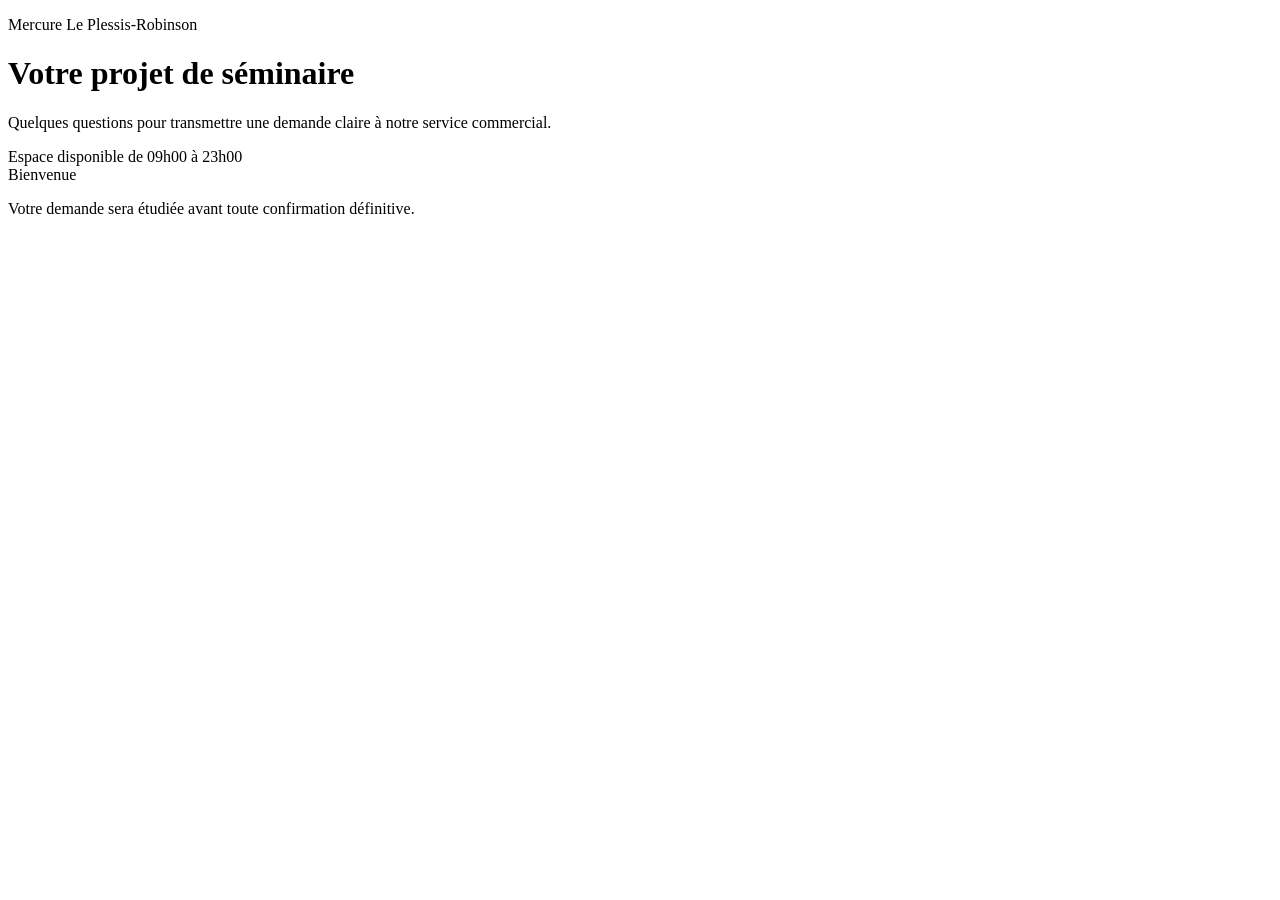
==== seminaire/index.html @ 548b94ed "Add seminar request chatbot page" ====
<!doctype html>
<html lang="fr">
<head>
  <meta charset="utf-8">
  <meta name="viewport" content="width=device-width,initial-scale=1">
  <title>Votre projet de séminaire | Mercure Le Plessis-Robinson</title>
  <meta name="description" content="Décrivez votre projet de séminaire et transmettez votre demande à notre service commercial.">
  <link rel="preconnect" href="https://fonts.googleapis.com">
  <link rel="preconnect" href="https://fonts.gstatic.com" crossorigin>
  <link href="https://fonts.googleapis.com/css2?family=Inter:wght@400;500;600;700&family=Playfair+Display:wght@600;700&display=swap" rel="stylesheet">
  <link rel="stylesheet" href="styles.css">
</head>
<body>
  <main class="shell">
    <header class="brandbar">
      <div>
        <p class="eyebrow">Mercure Le Plessis-Robinson</p>
        <h1>Votre projet de séminaire</h1>
        <p class="intro">Quelques questions pour transmettre une demande claire à notre service commercial.</p>
      </div>
      <div class="pill">Espace disponible de 09h00 à 23h00</div>
    </header>

    <div class="progress-wrap">
      <div class="progress-meta"><span id="stepLabel">Bienvenue</span><span id="stepCount"></span></div>
      <div class="progress"><span id="progressBar"></span></div>
    </div>

    <section class="card"><div id="app"></div></section>
    <p class="footer-note">Votre demande sera étudiée avant toute confirmation définitive.</p>
  </main>
  <script src="app.js"></script>
</body>
</html>
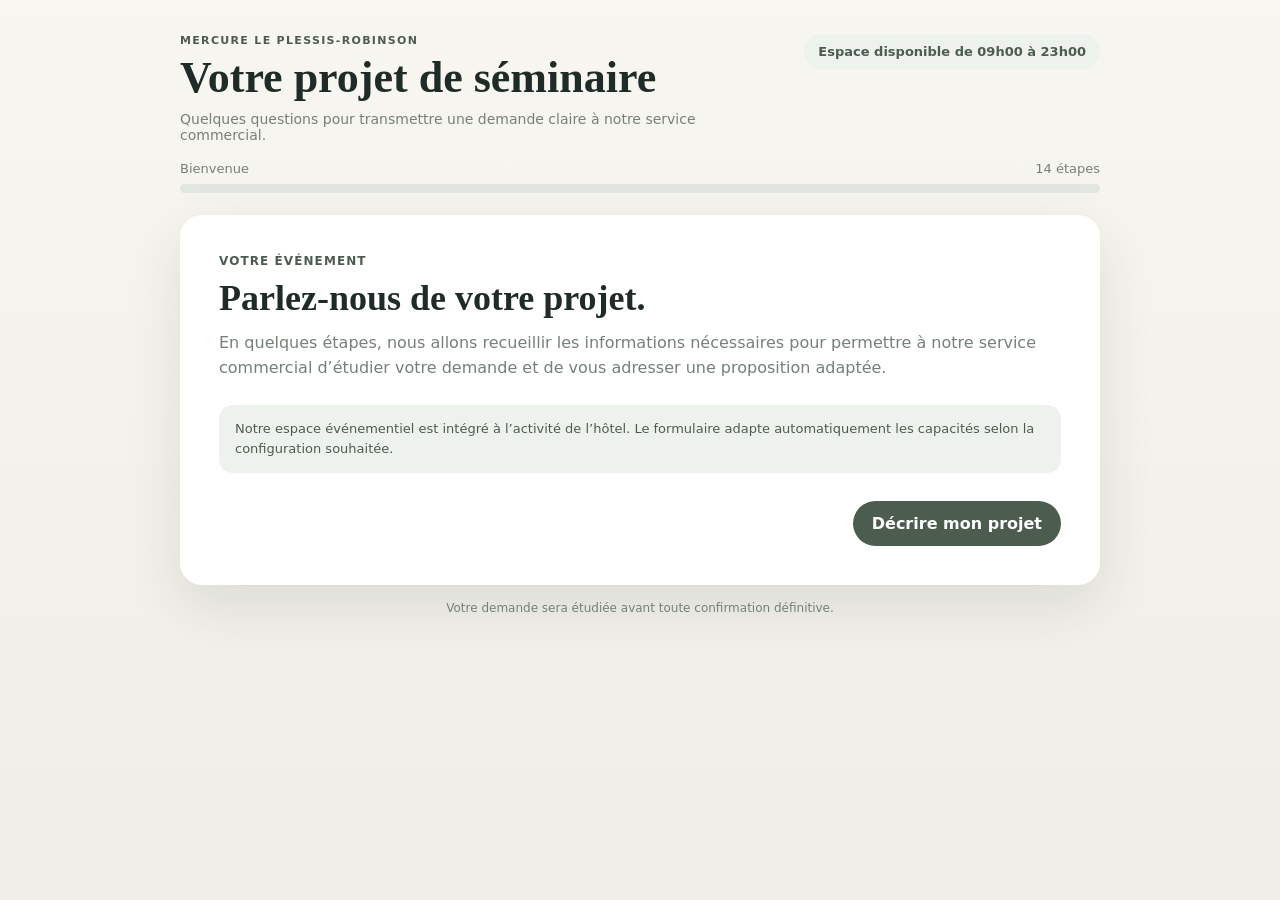
==== commit dcdec9af: "Brancher le transport serveur du formulaire séminaire" ====
--- a/seminaire/index.html
+++ b/seminaire/index.html
@@ -29,6 +29,8 @@
     <section class="card"><div id="app"></div></section>
     <p class="footer-note">Votre demande sera étudiée avant toute confirmation définitive.</p>
   </main>
+  <script src="config.js"></script>
+  <script src="transport.js"></script>
   <script src="app.js"></script>
 </body>
 </html>
--- a/seminaire/styles.css
+++ b/seminaire/styles.css
@@ -0,0 +1 @@
+:root{--bg:#f4f1eb;--card:#fff;--text:#1f2b26;--muted:#748078;--brand:#6e7d6d;--brand-dark:#4c5c4f;--line:#dde3dd;--soft:#eef2ed;--warn:#8b5d2d;--danger:#994848;--radius:22px;--shadow:0 20px 55px rgba(30,45,38,.11)}*{box-sizing:border-box}body{margin:0;min-height:100vh;font-family:Inter,system-ui,-apple-system,BlinkMacSystemFont,"Segoe UI",sans-serif;color:var(--text);background:linear-gradient(180deg,#f8f6f1 0%,#efede7 100%)}button,input,select,textarea{font:inherit}.shell{width:min(920px,calc(100% - 28px));margin:0 auto;padding:34px 0 60px}.brandbar{display:flex;justify-content:space-between;align-items:flex-start;gap:22px;margin-bottom:18px}.eyebrow{margin:0 0 8px;text-transform:uppercase;letter-spacing:.12em;font-size:11px;font-weight:700;color:var(--brand-dark)}h1,h2{font-family:"Playfair Display",serif}.brandbar h1{margin:0;font-size:clamp(30px,4vw,44px);line-height:1.05}.intro{margin:10px 0 0;color:var(--muted);font-size:14px}.pill{padding:10px 14px;border-radius:999px;background:var(--soft);color:var(--brand-dark);font-weight:700;font-size:13px;white-space:nowrap}.progress-wrap{margin:18px 0 22px}.progress-meta{display:flex;justify-content:space-between;font-size:13px;color:var(--muted);margin-bottom:8px}.progress{height:9px;background:#e2e6e1;border-radius:999px;overflow:hidden}.progress span{display:block;height:100%;width:0;background:var(--brand);transition:width .22s ease}.card{background:rgba(255,255,255,.96);border:1px solid rgba(255,255,255,.8);border-radius:var(--radius);box-shadow:var(--shadow);padding:clamp(22px,4vw,38px)}.tag{font-size:12px;text-transform:uppercase;letter-spacing:.09em;color:var(--brand-dark);font-weight:700;margin-bottom:10px}.question h2{font-size:clamp(26px,4vw,36px);line-height:1.15;margin:0 0 10px}.helper{color:var(--muted);line-height:1.6;margin:0 0 24px}.grid{display:grid;grid-template-columns:repeat(2,minmax(0,1fr));gap:12px}.grid.one{grid-template-columns:1fr}.grid.three{grid-template-columns:repeat(3,minmax(0,1fr))}.choice{border:1px solid var(--line);background:#fff;border-radius:16px;padding:16px;cursor:pointer;text-align:left;color:var(--text);transition:.18s ease}.choice:hover{border-color:#b8c3ba;transform:translateY(-1px)}.choice.active{border-color:var(--brand);background:var(--soft);box-shadow:inset 0 0 0 1px var(--brand)}.choice strong{display:block;margin-bottom:5px}.choice small{color:var(--muted);line-height:1.4}.field{margin-bottom:16px}label{display:block;font-size:13px;font-weight:600;margin-bottom:8px;color:var(--brand-dark)}input,select,textarea{width:100%;border:1px solid var(--line);border-radius:14px;background:#fff;padding:14px 15px;color:var(--text);outline:none}input:focus,select:focus,textarea:focus{border-color:var(--brand);box-shadow:0 0 0 3px rgba(110,125,109,.12)}textarea{min-height:120px;resize:vertical}.notice{margin-top:16px;padding:14px 16px;border-radius:14px;background:var(--soft);color:var(--brand-dark);font-size:13px;line-height:1.55}.notice.warn{background:#fff6e9;color:#7c5228}.actions{display:flex;justify-content:space-between;gap:12px;margin-top:28px}.actions .right{display:flex;gap:10px;margin-left:auto}.nav{border:0;border-radius:999px;padding:13px 19px;font-weight:700;cursor:pointer}.secondary{background:#edf0ec;color:var(--brand-dark)}.primary{background:var(--brand-dark);color:#fff}.primary:disabled{opacity:.45;cursor:not-allowed}.summary{display:grid;gap:12px}.summary-section{border:1px solid var(--line);border-radius:16px;padding:16px 18px}.summary-section h3{margin:0 0 12px;font-size:15px;color:var(--brand-dark)}.summary-row{display:grid;grid-template-columns:210px 1fr;gap:12px;padding:7px 0;border-bottom:1px dashed #e7eae7;font-size:14px}.summary-row:last-child{border-bottom:0}.summary-row span:first-child{color:var(--muted)}.status{display:inline-flex;align-items:center;gap:7px;padding:8px 11px;border-radius:999px;font-size:12px;font-weight:700;background:var(--soft);color:var(--brand-dark)}.status.warn{background:#fff5e7;color:#8a5d2f}.success{text-align:center;padding:8px 0 4px}.success .icon{width:60px;height:60px;margin:0 auto 16px;border-radius:50%;display:grid;place-items:center;background:var(--soft);font-size:28px}.success h2{font-size:34px;margin:0 0 10px}.success p{color:var(--muted);line-height:1.6;margin:0 auto;max-width:620px}.footer-note{text-align:center;color:var(--muted);font-size:12px;margin:16px 0 0}.checkline{display:flex;gap:10px;align-items:flex-start;cursor:pointer;margin:0}.checkline input{width:auto;margin-top:3px}.checkline span{color:var(--text)}@media(max-width:700px){.brandbar{flex-direction:column}.grid,.grid.three{grid-template-columns:1fr}.summary-row{grid-template-columns:1fr;gap:3px}.actions{flex-direction:column}.actions .right{width:100%;margin-left:0}.actions .right button,.actions>button{flex:1;width:100%}.pill{white-space:normal}}
